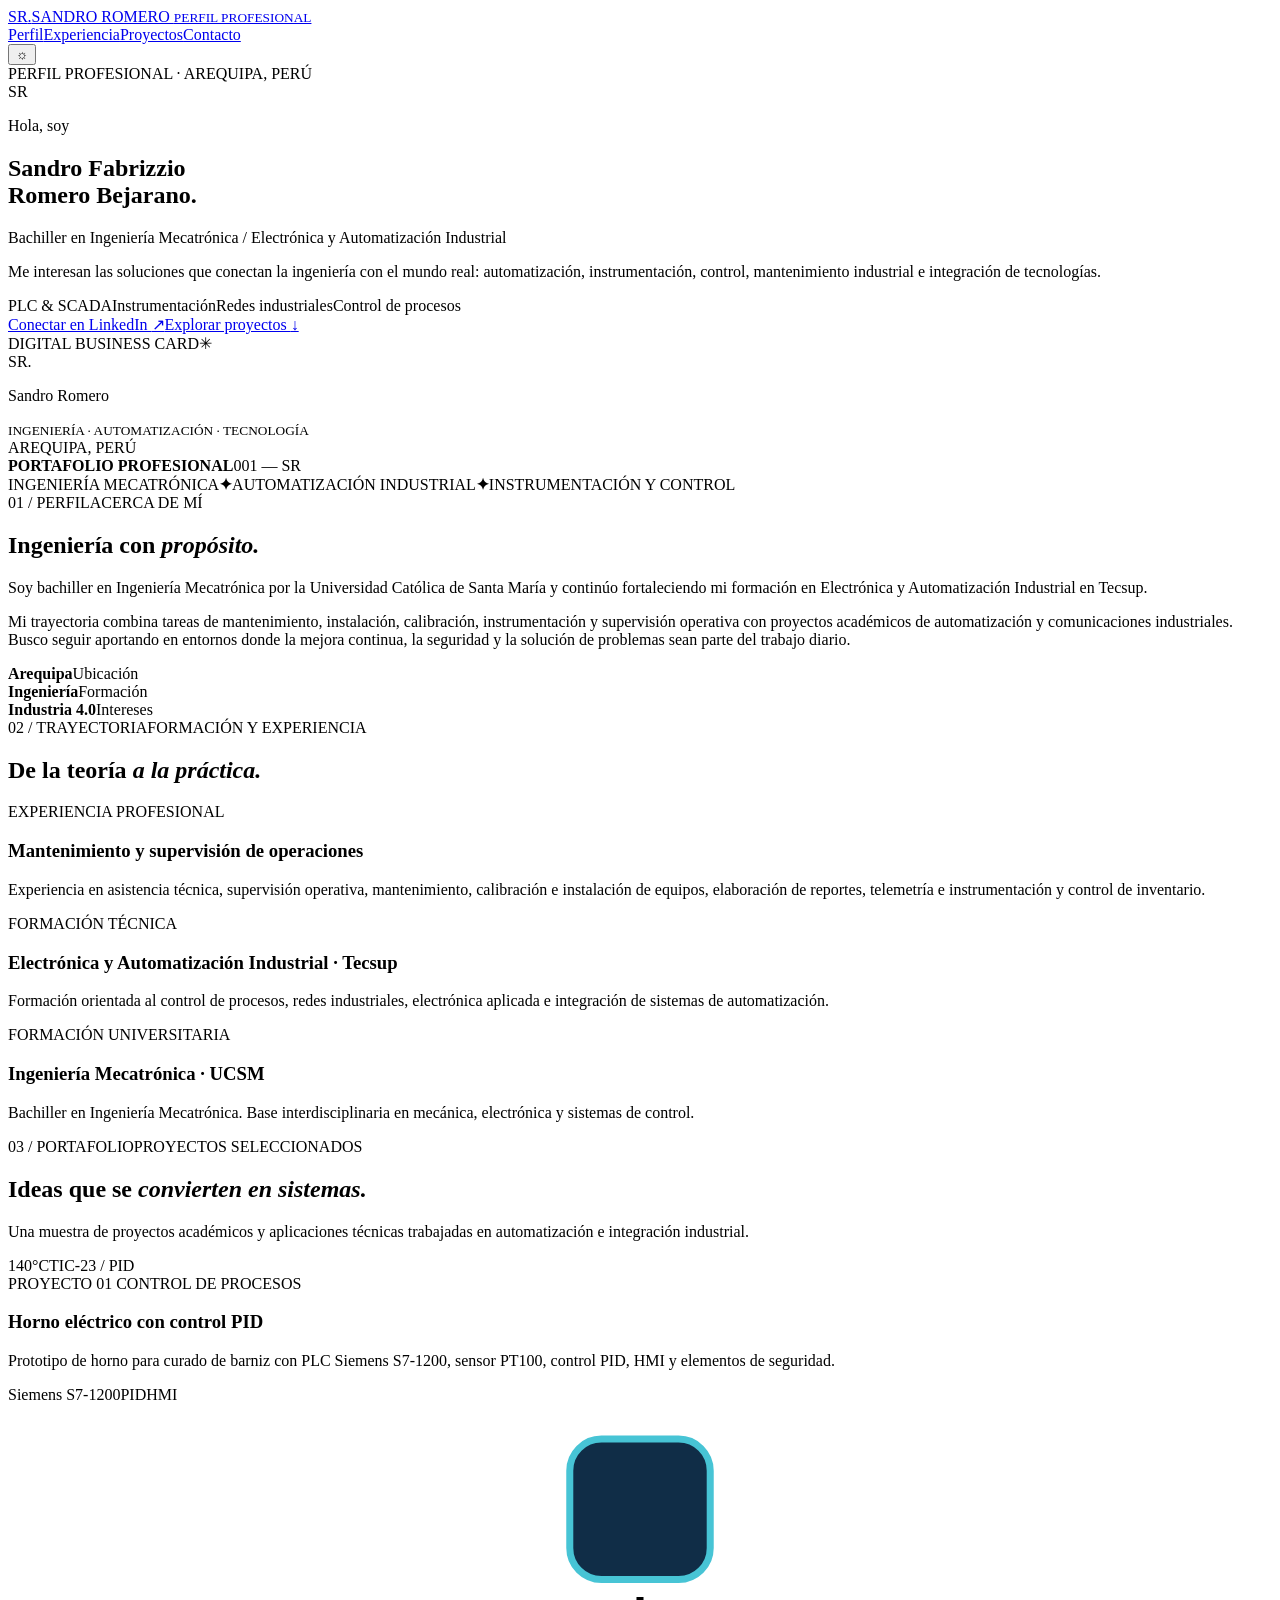
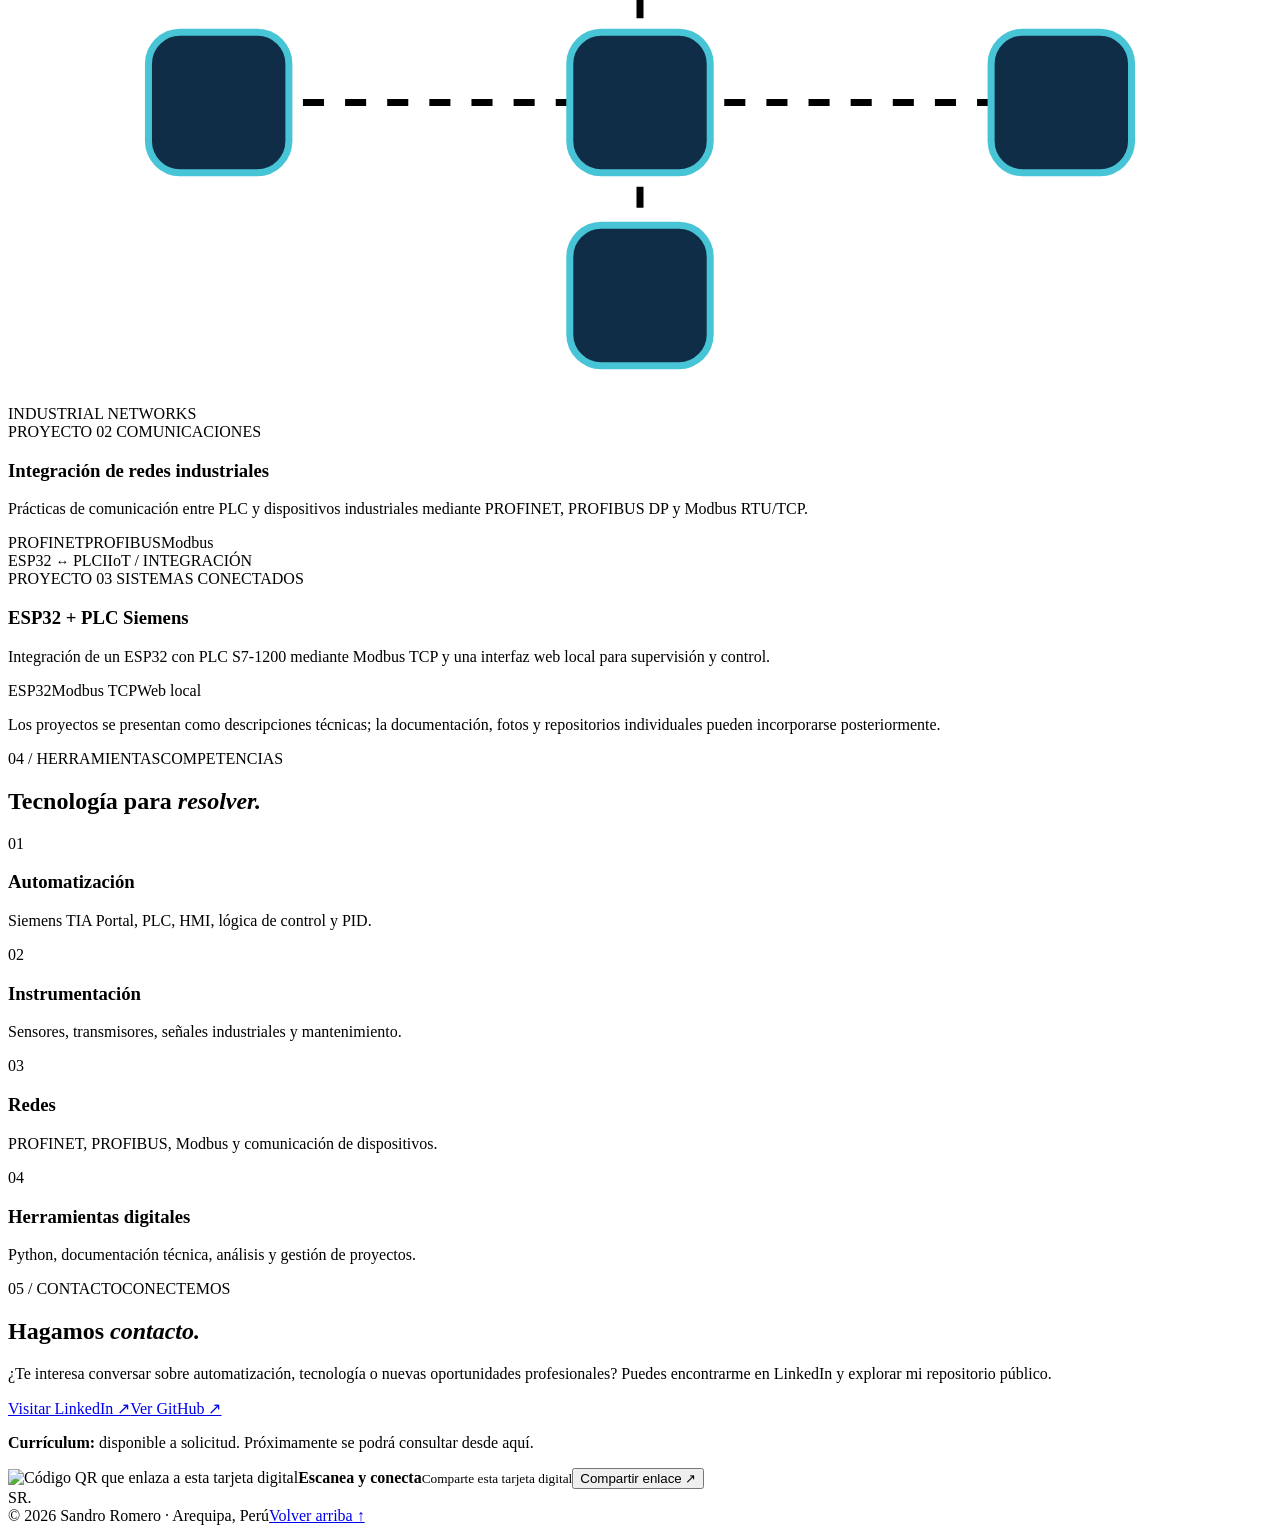
==== index.html @ 4ce89114 "Crear tarjeta profesional: index.html" ====
<!doctype html>
<html lang="es">
<head>
  <meta charset="utf-8">
  <meta name="viewport" content="width=device-width, initial-scale=1">
  <meta name="theme-color" content="#081322">
  <meta name="description" content="Tarjeta profesional de Sandro Fabrizzio Romero Bejarano. Mecatrónica, automatización industrial, instrumentación y control.">
  <meta property="og:title" content="Sandro Romero | Mecatrónica y Automatización">
  <meta property="og:description" content="Conoce mi perfil profesional, experiencia, formación y proyectos de ingeniería.">
  <meta property="og:type" content="website">
  <title>Sandro Romero | Tarjeta profesional</title>
  <link rel="icon" href="favicon.svg" type="image/svg+xml">
  <link rel="stylesheet" href="styles.css">
  <script defer src="script.js"></script>
</head>
<body>
 <div class="ambient a1" aria-hidden="true"></div><div class="ambient a2" aria-hidden="true"></div>
 <header class="topbar wrap">
   <a class="brand" href="#inicio" aria-label="Ir al inicio"><span class="brandmark">SR<span>.</span></span><span class="brandtext">SANDRO ROMERO <small>PERFIL PROFESIONAL</small></span></a>
   <nav class="nav" aria-label="Navegación principal"><a href="#perfil">Perfil</a><a href="#experiencia">Experiencia</a><a href="#proyectos">Proyectos</a><a href="#contacto">Contacto</a></nav>
   <button id="themeToggle" class="icon-btn" type="button" aria-label="Cambiar tema" title="Cambiar tema"><span id="themeIcon">☼</span></button>
 </header>
 <main id="inicio" class="wrap">
  <section class="hero reveal" aria-labelledby="heroTitle">
   <div class="hero-main">
    <div class="eyebrow"><span class="pulse"></span> PERFIL PROFESIONAL · AREQUIPA, PERÚ</div>
    <div class="avatar" aria-label="Monograma SR">SR<span class="avatar-glow"></span></div>
    <p class="intro">Hola, soy</p>
    <h1 id="heroTitle">Sandro <span>Fabrizzio</span><br>Romero Bejarano<span class="period">.</span></h1>
    <p class="hero-role">Bachiller en Ingeniería Mecatrónica <span class="slash">/</span> Electrónica y Automatización Industrial</p>
    <p class="hero-desc">Me interesan las soluciones que conectan la ingeniería con el mundo real: automatización, instrumentación, control, mantenimiento industrial e integración de tecnologías.</p>
    <div class="chips" aria-label="Áreas de especialidad"><span>PLC & SCADA</span><span>Instrumentación</span><span>Redes industriales</span><span>Control de procesos</span></div>
    <div class="cta-group"><a class="btn primary" href="https://www.linkedin.com/in/sromerob15/" target="_blank" rel="noopener noreferrer">Conectar en LinkedIn <span aria-hidden="true">↗</span></a><a class="btn secondary" href="#proyectos">Explorar proyectos <span aria-hidden="true">↓</span></a></div>
   </div>
   <aside class="identity-card" aria-label="Tarjeta de contacto">
    <div class="card-top"><span class="micro-label">DIGITAL BUSINESS CARD</span><span class="corner-icon" aria-hidden="true">✳</span></div>
    <div class="card-middle"><div class="card-monogram">SR<span>.</span></div><p>Sandro Romero</p><small>INGENIERÍA · AUTOMATIZACIÓN · TECNOLOGÍA</small></div>
    <div class="card-line"></div>
    <div class="card-bottom"><span>AREQUIPA, PERÚ<br><strong>PORTAFOLIO PROFESIONAL</strong></span><span class="vertical-code">001 — SR</span></div>
   </aside>
  </section>

  <div class="strip reveal" aria-label="Especialidades"><span>INGENIERÍA MECATRÓNICA</span><b>✦</b><span>AUTOMATIZACIÓN INDUSTRIAL</span><b>✦</b><span>INSTRUMENTACIÓN Y CONTROL</span></div>
  <section id="perfil" class="section reveal">
   <div class="section-label"><span>01 / PERFIL</span><span>ACERCA DE MÍ</span></div>
   <div class="two-col"><div><h2>Ingeniería con <em>propósito.</em></h2></div><div class="copy"><p>Soy bachiller en Ingeniería Mecatrónica por la Universidad Católica de Santa María y continúo fortaleciendo mi formación en Electrónica y Automatización Industrial en Tecsup.</p><p>Mi trayectoria combina tareas de mantenimiento, instalación, calibración, instrumentación y supervisión operativa con proyectos académicos de automatización y comunicaciones industriales. Busco seguir aportando en entornos donde la mejora continua, la seguridad y la solución de problemas sean parte del trabajo diario.</p><div class="facts"><div><strong>Arequipa</strong><span>Ubicación</span></div><div><strong>Ingeniería</strong><span>Formación</span></div><div><strong>Industria 4.0</strong><span>Intereses</span></div></div></div></div>
  </section>
  <section id="experiencia" class="section reveal">
   <div class="section-label"><span>02 / TRAYECTORIA</span><span>FORMACIÓN Y EXPERIENCIA</span></div>
   <h2>De la teoría <em>a la práctica.</em></h2>
   <div class="timeline">
    <article class="timeline-item"><span class="timeline-dot"></span><div class="timeline-meta">EXPERIENCIA PROFESIONAL</div><div><h3>Mantenimiento y supervisión de operaciones</h3><p>Experiencia en asistencia técnica, supervisión operativa, mantenimiento, calibración e instalación de equipos, elaboración de reportes, telemetría e instrumentación y control de inventario.</p></div></article>
    <article class="timeline-item"><span class="timeline-dot"></span><div class="timeline-meta">FORMACIÓN TÉCNICA</div><div><h3>Electrónica y Automatización Industrial · Tecsup</h3><p>Formación orientada al control de procesos, redes industriales, electrónica aplicada e integración de sistemas de automatización.</p></div></article>
    <article class="timeline-item"><span class="timeline-dot"></span><div class="timeline-meta">FORMACIÓN UNIVERSITARIA</div><div><h3>Ingeniería Mecatrónica · UCSM</h3><p>Bachiller en Ingeniería Mecatrónica. Base interdisciplinaria en mecánica, electrónica y sistemas de control.</p></div></article>
   </div>
  </section>
  <section id="proyectos" class="section reveal">
   <div class="section-label"><span>03 / PORTAFOLIO</span><span>PROYECTOS SELECCIONADOS</span></div>
   <div class="heading-line"><h2>Ideas que se <em>convierten en sistemas.</em></h2><p>Una muestra de proyectos académicos y aplicaciones técnicas trabajadas en automatización e integración industrial.</p></div>
   <div class="project-grid">
    <article class="project-card featured"><div class="project-art art-oven" aria-hidden="true"><span class="art-ring r1"></span><span class="art-ring r2"></span><span class="art-center">140<span>°C</span></span><span class="art-corner">TIC-23 / PID</span></div><div class="project-content"><div class="project-no">PROYECTO 01 <span>CONTROL DE PROCESOS</span></div><h3>Horno eléctrico con control PID</h3><p>Prototipo de horno para curado de barniz con PLC Siemens S7-1200, sensor PT100, control PID, HMI y elementos de seguridad.</p><div class="tag-row"><span>Siemens S7-1200</span><span>PID</span><span>HMI</span></div></div></article>
    <article class="project-card"><div class="project-art art-network" aria-hidden="true"><svg viewBox="0 0 360 170" role="img" aria-label="Diagrama estilizado de comunicación industrial"><path d="M60 85H180M180 85H300M180 85V30M180 85V140" fill="none" stroke="currentColor" stroke-width="2" stroke-dasharray="6 6"/><g fill="#102d47" stroke="#47c4d5" stroke-width="2"><rect x="40" y="65" width="40" height="40" rx="9"/><rect x="160" y="65" width="40" height="40" rx="9"/><rect x="280" y="65" width="40" height="40" rx="9"/><rect x="160" y="10" width="40" height="40" rx="9"/><rect x="160" y="120" width="40" height="40" rx="9"/></g></svg><span class="art-corner">INDUSTRIAL NETWORKS</span></div><div class="project-content"><div class="project-no">PROYECTO 02 <span>COMUNICACIONES</span></div><h3>Integración de redes industriales</h3><p>Prácticas de comunicación entre PLC y dispositivos industriales mediante PROFINET, PROFIBUS DP y Modbus RTU/TCP.</p><div class="tag-row"><span>PROFINET</span><span>PROFIBUS</span><span>Modbus</span></div></div></article>
    <article class="project-card"><div class="project-art art-iot" aria-hidden="true"><span class="iot-box">ESP32 <small>↔</small> PLC</span><span class="art-corner">IIoT / INTEGRACIÓN</span></div><div class="project-content"><div class="project-no">PROYECTO 03 <span>SISTEMAS CONECTADOS</span></div><h3>ESP32 + PLC Siemens</h3><p>Integración de un ESP32 con PLC S7-1200 mediante Modbus TCP y una interfaz web local para supervisión y control.</p><div class="tag-row"><span>ESP32</span><span>Modbus TCP</span><span>Web local</span></div></div></article>
   </div>
   <p class="portfolio-note">Los proyectos se presentan como descripciones técnicas; la documentación, fotos y repositorios individuales pueden incorporarse posteriormente.</p>
  </section>
  <section class="section reveal" id="competencias">
   <div class="section-label"><span>04 / HERRAMIENTAS</span><span>COMPETENCIAS</span></div>
   <h2>Tecnología para <em>resolver.</em></h2>
   <div class="skills"><div><span class="skill-index">01</span><h3>Automatización</h3><p>Siemens TIA Portal, PLC, HMI, lógica de control y PID.</p></div><div><span class="skill-index">02</span><h3>Instrumentación</h3><p>Sensores, transmisores, señales industriales y mantenimiento.</p></div><div><span class="skill-index">03</span><h3>Redes</h3><p>PROFINET, PROFIBUS, Modbus y comunicación de dispositivos.</p></div><div><span class="skill-index">04</span><h3>Herramientas digitales</h3><p>Python, documentación técnica, análisis y gestión de proyectos.</p></div></div>
  </section>
  <section id="contacto" class="section contact-section reveal">
   <div class="section-label"><span>05 / CONTACTO</span><span>CONECTEMOS</span></div>
   <div class="contact-layout"><div><h2>Hagamos <em>contacto.</em></h2><p>¿Te interesa conversar sobre automatización, tecnología o nuevas oportunidades profesionales? Puedes encontrarme en LinkedIn y explorar mi repositorio público.</p><div class="contact-buttons"><a class="btn primary" target="_blank" rel="noopener noreferrer" href="https://www.linkedin.com/in/sromerob15/">Visitar LinkedIn ↗</a><a class="btn secondary" target="_blank" rel="noopener noreferrer" href="https://github.com/lZenaku">Ver GitHub ↗</a></div><p class="cv-note"><strong>Currículum:</strong> disponible a solicitud. Próximamente se podrá consultar desde aquí.</p></div><div class="qr-panel"><img src="qr.svg" width="178" height="178" alt="Código QR que enlaza a esta tarjeta digital"><strong>Escanea y conecta</strong><small>Comparte esta tarjeta digital</small><button id="shareBtn" class="text-button" type="button">Compartir enlace ↗</button><span id="shareStatus" role="status" aria-live="polite"></span></div></div>
  </section>
 </main>
 <footer class="footer wrap"><div class="footer-logo">SR<span>.</span></div><span>© <span id="year">2026</span> Sandro Romero · Arequipa, Perú</span><a href="#inicio">Volver arriba ↑</a></footer>
</body>
</html>
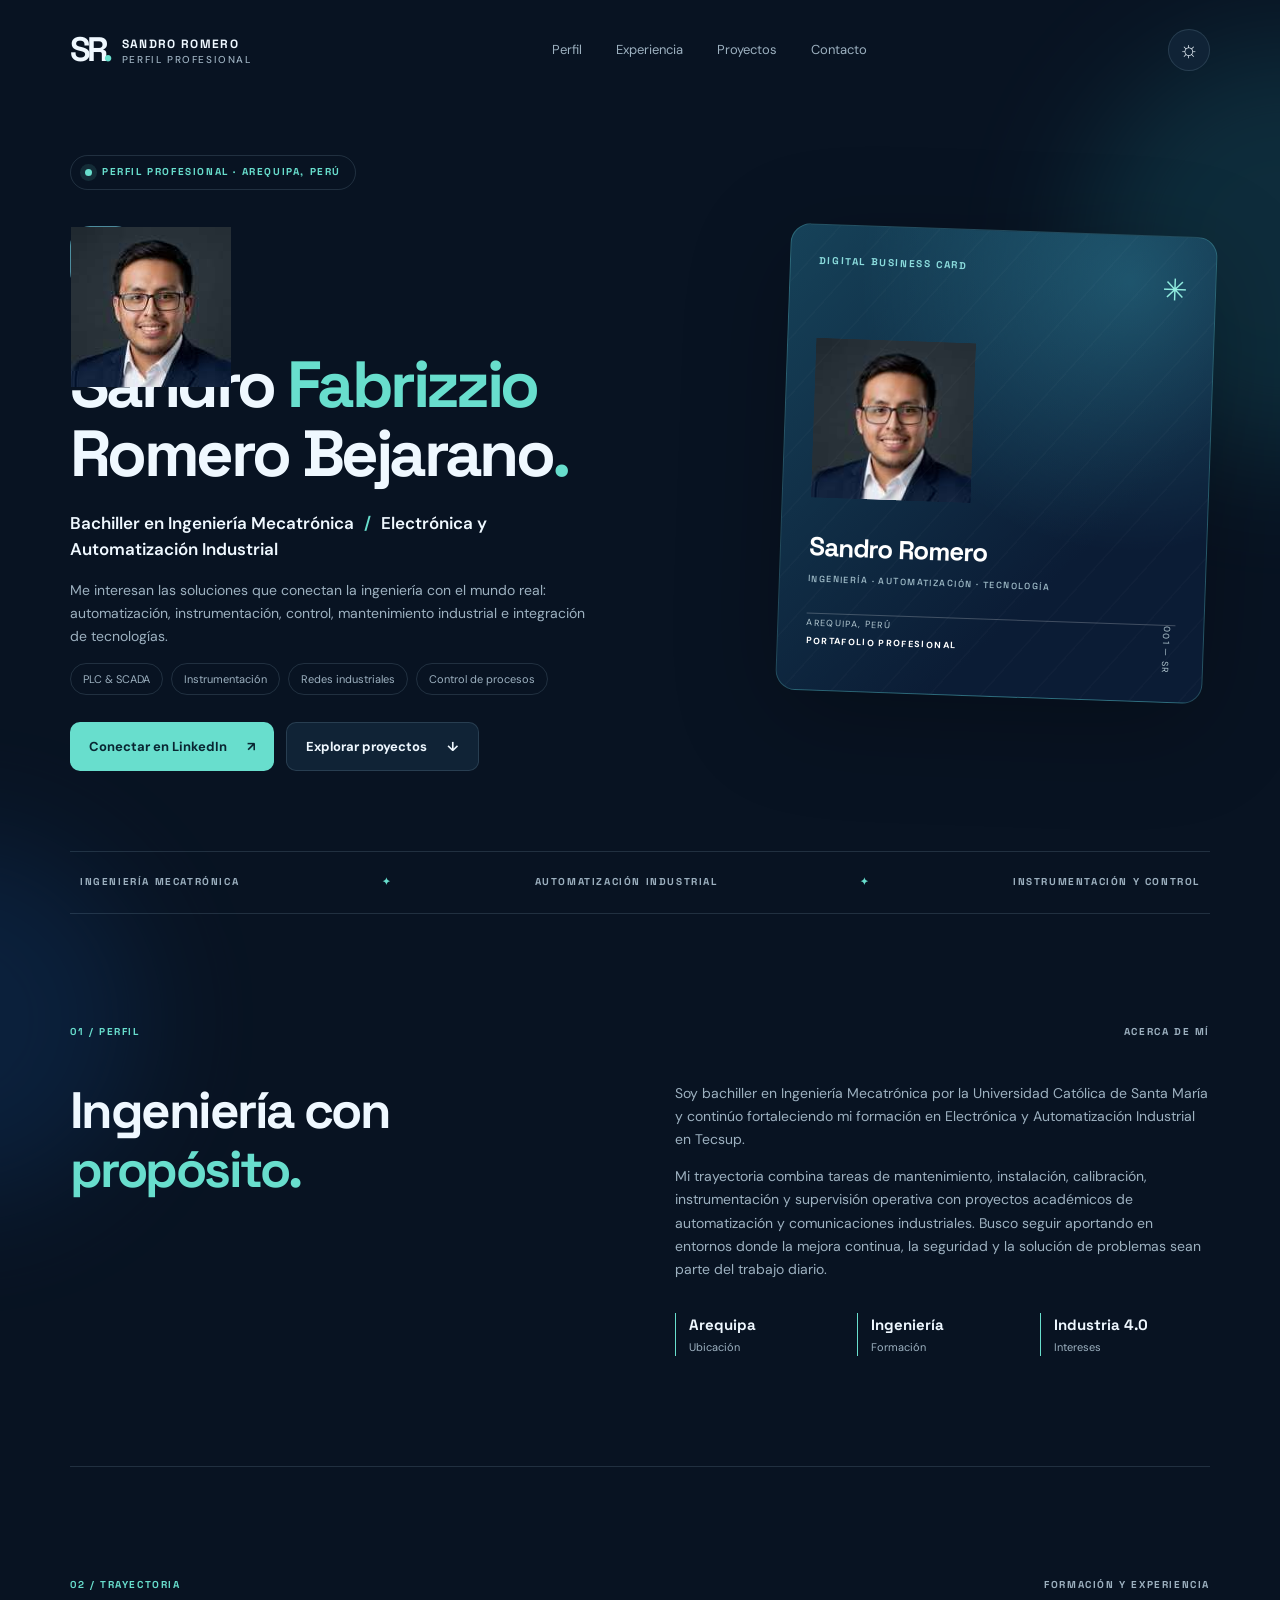
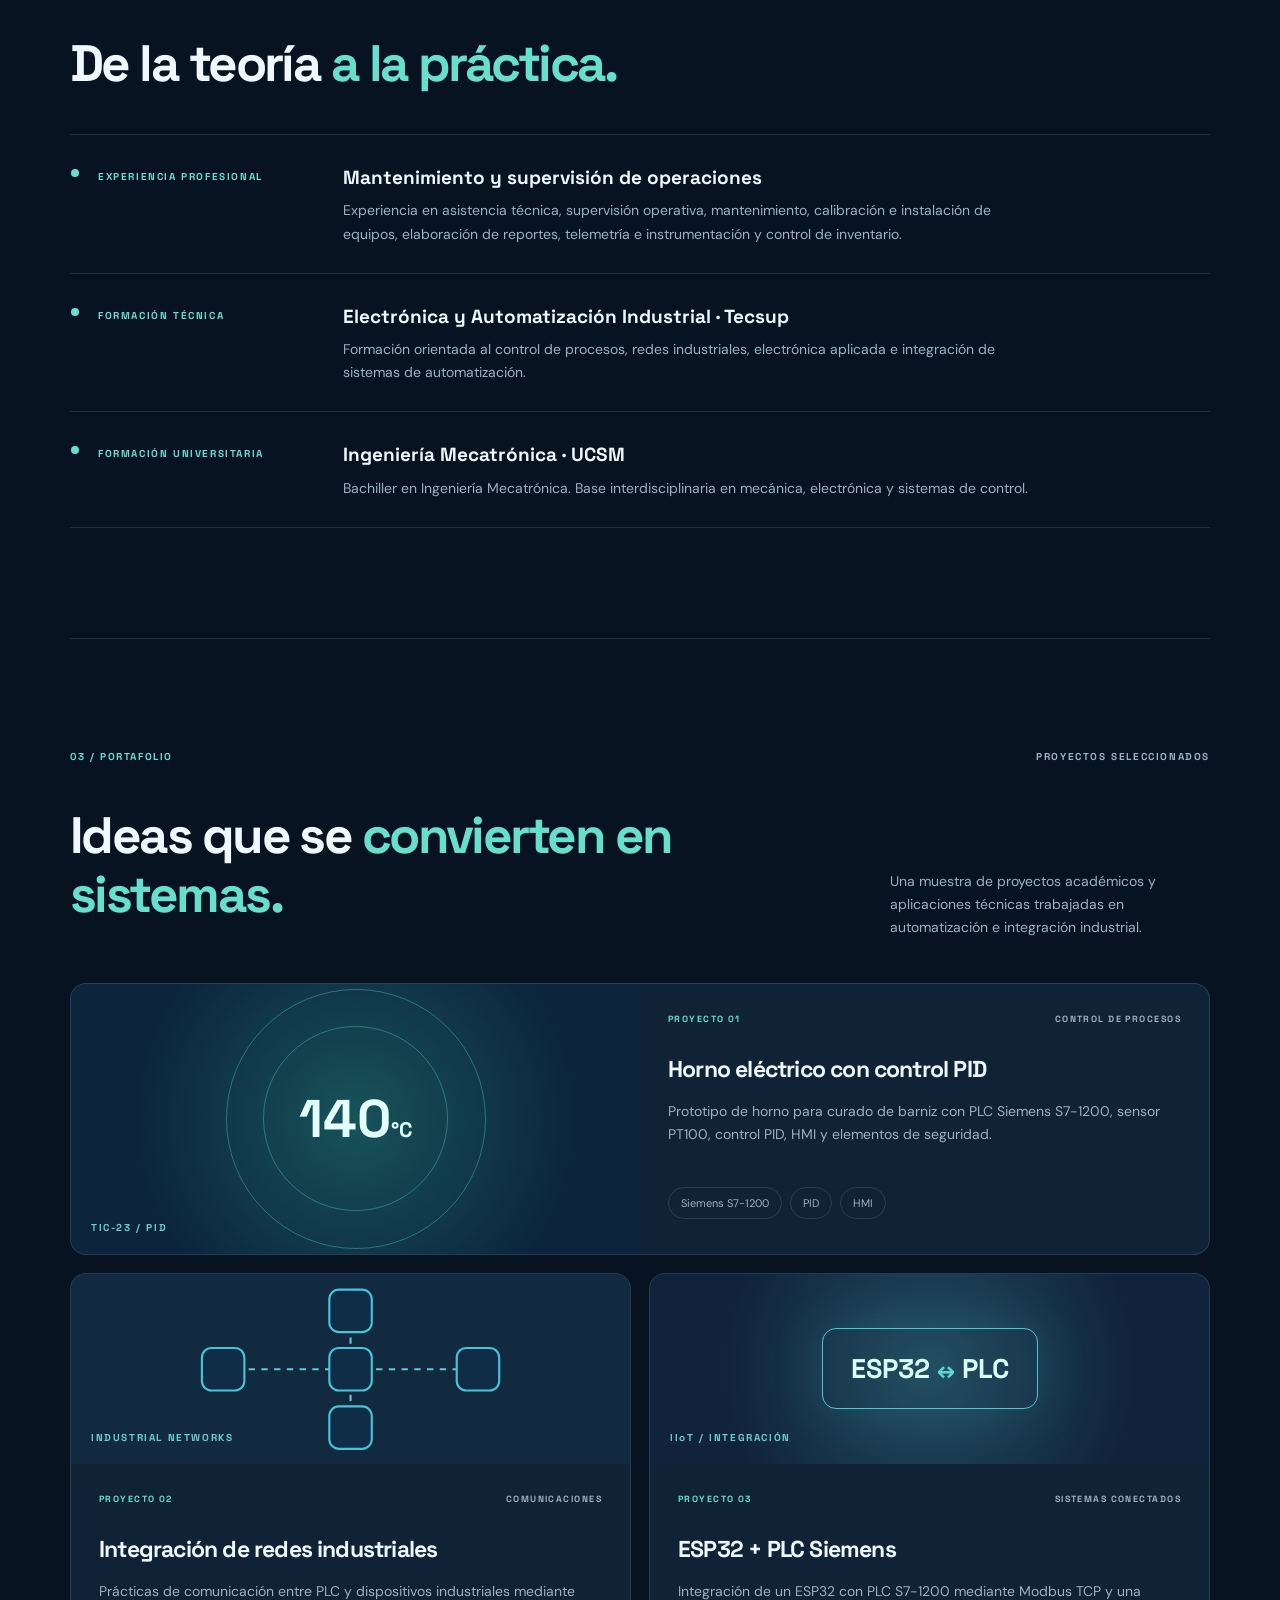
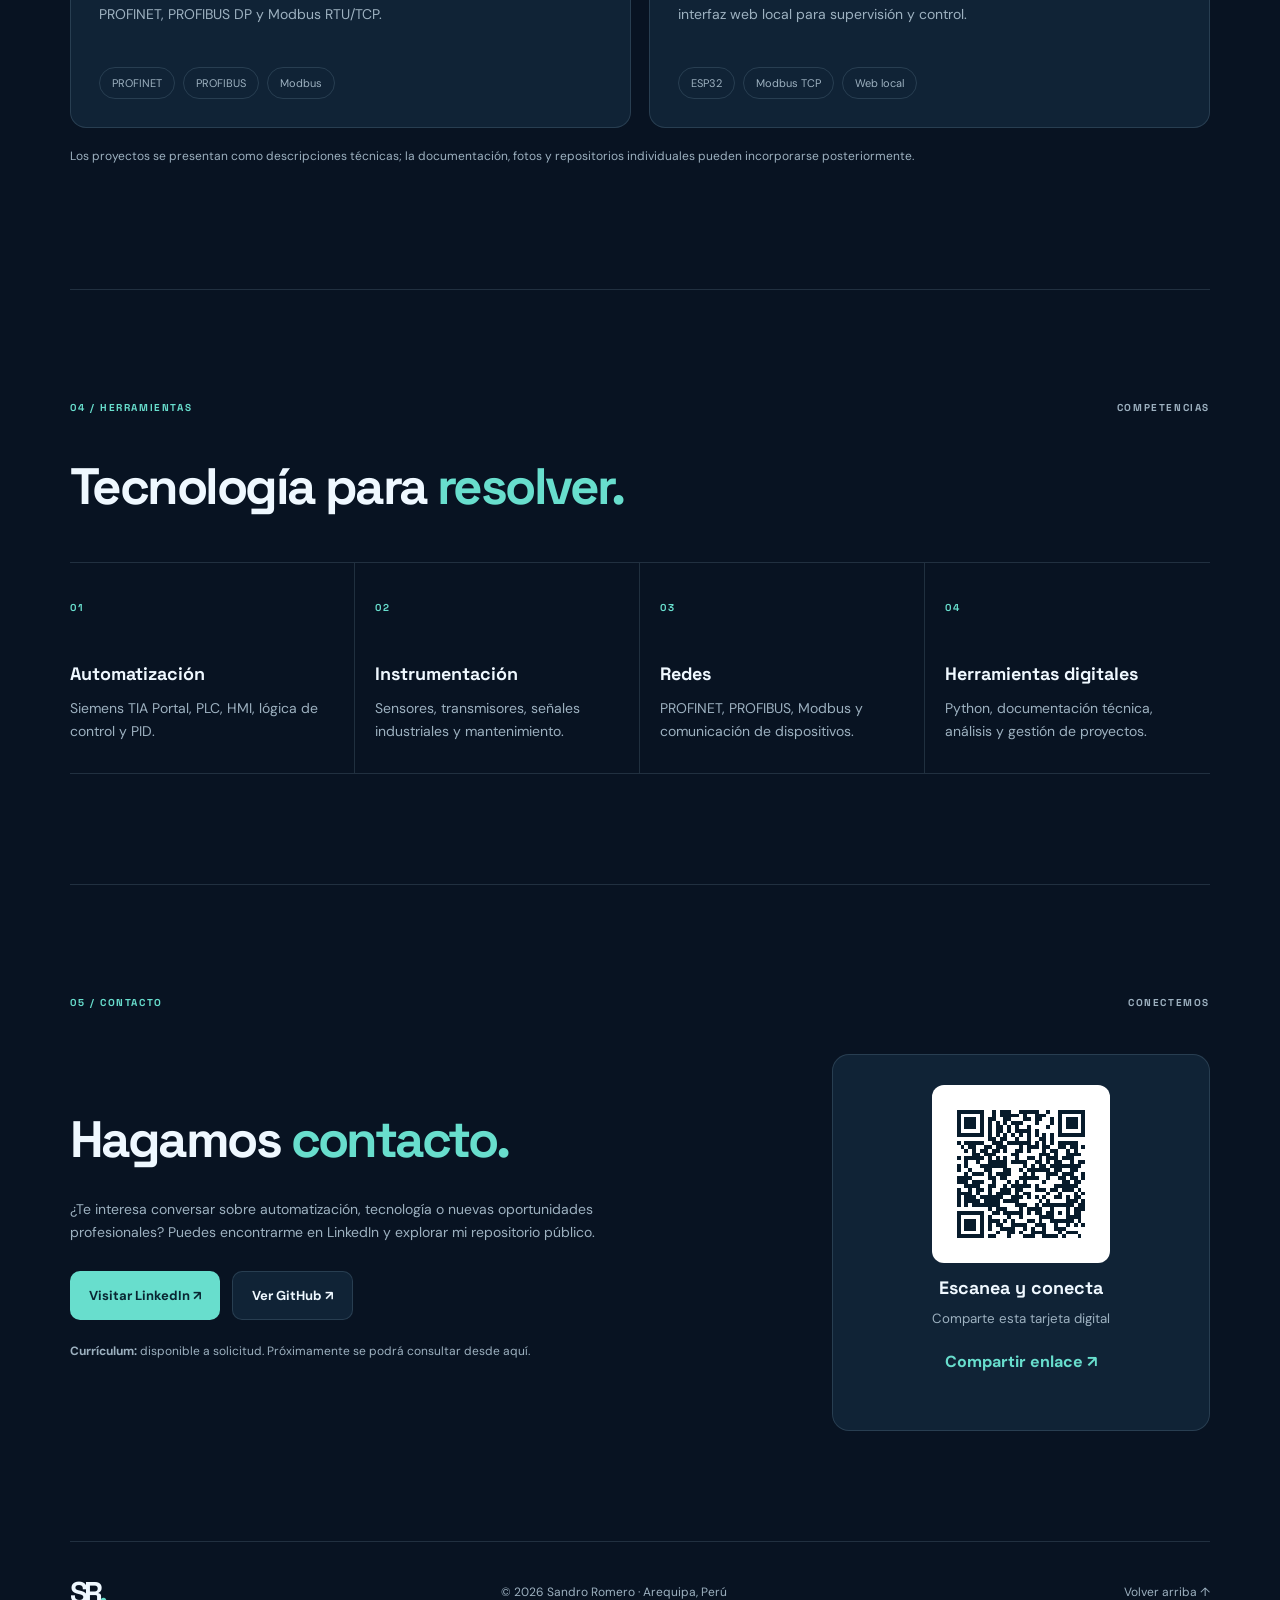
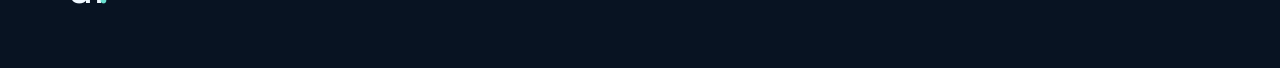
==== commit f7430b4c: "Mostrar foto real en portada y tarjeta" ====
--- a/index.html
+++ b/index.html
@@ -24,7 +24,7 @@
   <section class="hero reveal" aria-labelledby="heroTitle">
    <div class="hero-main">
     <div class="eyebrow"><span class="pulse"></span> PERFIL PROFESIONAL · AREQUIPA, PERÚ</div>
-    <div class="avatar" aria-label="Monograma SR">SR<span class="avatar-glow"></span></div>
+    <div class="avatar photo-avatar"><img src="foto-sandro.svg" width="160" height="160" alt="Retrato profesional de Sandro Romero" fetchpriority="high"></div>
     <p class="intro">Hola, soy</p>
     <h1 id="heroTitle">Sandro <span>Fabrizzio</span><br>Romero Bejarano<span class="period">.</span></h1>
     <p class="hero-role">Bachiller en Ingeniería Mecatrónica <span class="slash">/</span> Electrónica y Automatización Industrial</p>
@@ -34,7 +34,7 @@
    </div>
    <aside class="identity-card" aria-label="Tarjeta de contacto">
     <div class="card-top"><span class="micro-label">DIGITAL BUSINESS CARD</span><span class="corner-icon" aria-hidden="true">✳</span></div>
-    <div class="card-middle"><div class="card-monogram">SR<span>.</span></div><p>Sandro Romero</p><small>INGENIERÍA · AUTOMATIZACIÓN · TECNOLOGÍA</small></div>
+    <div class="card-middle"><div class="card-photo"><img src="foto-sandro.svg" width="160" height="160" alt="Fotografía de Sandro Romero" loading="lazy"></div><p>Sandro Romero</p><small>INGENIERÍA · AUTOMATIZACIÓN · TECNOLOGÍA</small></div>
     <div class="card-line"></div>
     <div class="card-bottom"><span>AREQUIPA, PERÚ<br><strong>PORTAFOLIO PROFESIONAL</strong></span><span class="vertical-code">001 — SR</span></div>
    </aside>
--- a/styles.css
+++ b/styles.css
@@ -0,0 +1,10 @@
+@import url('https://fonts.googleapis.com/css2?family=DM+Sans:wght@400;500;600;700&family=Space+Grotesk:wght@400;500;600;700&display=swap');
+:root{--bg:#081322;--bg2:#0d1c2d;--surface:#102336;--surface2:#122b40;--line:rgba(176,215,236,.15);--text:#eff8ff;--muted:#9db1c0;--accent:#68decd;--accent2:#54addd;--shadow:0 25px 100px rgba(0,0,0,.25)}
+*{box-sizing:border-box}html{scroll-behavior:smooth}body{margin:0;background:var(--bg);color:var(--text);font-family:'DM Sans',sans-serif;line-height:1.65;overflow-x:hidden}body[data-theme="light"]{--bg:#eef5f8;--bg2:#f9fdff;--surface:#fff;--surface2:#e5f3f5;--line:rgba(30,68,91,.17);--text:#10283c;--muted:#567184;--accent:#007e83;--accent2:#2276a0;--shadow:0 24px 90px rgba(30,68,91,.11)}
+a{color:inherit;text-decoration:none}button{font:inherit;cursor:pointer}::selection{background:var(--accent);color:var(--bg)}.wrap{width:min(1140px,calc(100% - 48px));margin-inline:auto}.ambient{position:absolute;z-index:-1;pointer-events:none;filter:blur(60px);opacity:.32}.a1{width:420px;height:420px;top:40px;right:-220px;background:#1b6270;border-radius:50%}.a2{width:360px;height:360px;top:840px;left:-220px;background:#123d72;border-radius:50%}
+.topbar{height:100px;display:flex;align-items:center;justify-content:space-between;gap:20px}.brand{display:flex;align-items:center;gap:13px}.brandmark,.footer-logo{font-family:'Space Grotesk',sans-serif;font-weight:700;font-size:34px;letter-spacing:-.13em}.brandmark span,.footer-logo span,.period{color:var(--accent)}.brandtext{font:700 12px 'Space Grotesk',sans-serif;letter-spacing:.11em;line-height:1.5}.brandtext small{display:block;font:500 10px 'DM Sans',sans-serif;color:var(--muted);letter-spacing:.16em}.nav{display:flex;gap:34px;font-size:13px;color:var(--muted)}.nav a:hover,.footer a:hover{color:var(--accent)}.icon-btn{display:grid;place-items:center;width:42px;height:42px;border:1px solid var(--line);border-radius:50%;background:var(--surface);color:var(--text);font-size:22px}
+.hero{min-height:660px;display:grid;grid-template-columns:minmax(0,1.2fr) minmax(320px,.8fr);align-items:center;gap:72px;padding:55px 0 80px}.eyebrow,.micro-label,.section-label,.project-no,.timeline-meta,.skill-index,.strip,.art-corner{font-family:'Space Grotesk',sans-serif;font-size:10px;font-weight:700;letter-spacing:.16em}.eyebrow{display:inline-flex;align-items:center;gap:10px;color:var(--accent);border:1px solid var(--line);border-radius:99px;padding:8px 14px}.pulse{height:7px;width:7px;background:var(--accent);border-radius:50%;box-shadow:0 0 0 5px rgba(104,222,205,.12)}.avatar{width:66px;height:66px;position:relative;display:grid;place-items:center;background:linear-gradient(145deg,#1b6b83,#172d51);border:1px solid rgba(143,238,235,.45);border-radius:20px;font:700 24px 'Space Grotesk',sans-serif;letter-spacing:-.08em;margin-top:36px;color:white}.intro{color:var(--muted);margin:24px 0 6px;font-size:17px}h1,h2,h3,p{margin-top:0}h1,h2,h3{font-family:'Space Grotesk',sans-serif}h1{font-size:clamp(43px,5.1vw,73px);line-height:1.07;letter-spacing:-.055em;margin-bottom:22px}h1 span:not(.period){color:var(--accent)}.hero-role{font-size:17px;line-height:1.5;font-weight:600;max-width:520px}.slash{color:var(--accent);padding:0 6px}.hero-desc{max-width:520px;color:var(--muted);font-size:14px}.chips,.tag-row{display:flex;flex-wrap:wrap;gap:8px}.chips span,.tag-row span{border:1px solid var(--line);border-radius:100px;padding:6px 12px;color:var(--muted);font-size:11px}.cta-group,.contact-buttons{display:flex;flex-wrap:wrap;gap:12px;margin-top:27px}.btn{border-radius:10px;padding:13px 19px;font-weight:700;font-size:13px;transition:transform .2s,background .2s;display:inline-flex;gap:20px;justify-content:center;align-items:center}.btn:hover{transform:translateY(-3px)}.btn.primary{background:var(--accent);color:#092632}.btn.secondary{background:var(--surface);border:1px solid var(--line)}.identity-card{min-height:410px;position:relative;overflow:hidden;border-radius:20px;padding:28px;background:radial-gradient(circle at 80% 10%,rgba(70,194,217,.28),transparent 50%),linear-gradient(135deg,#164259,#0b1c35 70%);box-shadow:var(--shadow);border:1px solid rgba(119,235,225,.22);display:flex;flex-direction:column;justify-content:space-between;color:#fff;transform:rotate(2deg);transition:transform .3s}.identity-card:hover{transform:rotate(0deg) translateY(-6px)}.identity-card:after{content:'';position:absolute;inset:0;background:repeating-linear-gradient(130deg,transparent 0 36px,rgba(255,255,255,.018) 37px 38px);pointer-events:none}.card-top,.card-bottom{display:flex;justify-content:space-between;align-items:flex-start}.micro-label{color:#8adbdc}.corner-icon{font-size:30px;color:#90ecdf}.card-middle{padding-top:35px}.card-monogram{font:700 115px 'Space Grotesk',sans-serif;letter-spacing:-.16em;line-height:1}.card-monogram span{color:#7ee4d9}.card-middle p{font:700 26px 'Space Grotesk',sans-serif;letter-spacing:-.04em;margin:24px 0 0}.card-middle small{font:500 9px 'Space Grotesk',sans-serif;letter-spacing:.16em;color:#a3bfcb}.card-line{height:1px;background:rgba(255,255,255,.22);margin-top:23px}.card-bottom{font-size:9px;letter-spacing:.15em;color:#b3c8d1;line-height:2}.card-bottom strong{color:white}.vertical-code{writing-mode:vertical-rl}
+.strip{border-block:1px solid var(--line);padding:22px 10px;display:flex;justify-content:space-between;gap:20px;color:var(--muted)}.strip b{color:var(--accent)}.section{padding:110px 0;border-bottom:1px solid var(--line);scroll-margin-top:20px}.section-label{display:flex;justify-content:space-between;gap:20px;color:var(--accent);margin-bottom:42px}.section-label span+span{color:var(--muted)}h2{font-size:clamp(33px,4vw,53px);letter-spacing:-.05em;line-height:1.15;margin-bottom:28px;max-width:650px}h2 em{font-style:normal;color:var(--accent)}.two-col{display:grid;grid-template-columns:1fr 1fr;gap:70px}.copy p,.timeline-item p,.heading-line p,.project-card p,.skills p,.contact-section p{font-size:14px;color:var(--muted)}.facts{display:grid;grid-template-columns:repeat(3,1fr);gap:12px;margin-top:32px}.facts div{border-left:1px solid var(--accent);padding-left:13px}.facts strong,.facts span{display:block}.facts strong{font-family:'Space Grotesk',sans-serif;font-size:15px}.facts span{color:var(--muted);font-size:11px}
+.timeline{border-top:1px solid var(--line);margin-top:40px}.timeline-item{position:relative;display:grid;grid-template-columns:210px 1fr;gap:35px;padding:27px 0 27px 28px;border-bottom:1px solid var(--line)}.timeline-dot{position:absolute;width:8px;height:8px;left:1px;top:34px;background:var(--accent);border-radius:50%}.timeline-meta{color:var(--accent);padding-top:7px}.timeline-item h3{font-size:19px;margin-bottom:6px}.timeline-item p{margin-bottom:0;max-width:700px}.heading-line{display:flex;justify-content:space-between;align-items:end;gap:30px}.heading-line p{max-width:320px}.project-grid{display:grid;grid-template-columns:1fr 1fr;gap:18px;margin-top:30px}.project-card{background:var(--surface);border:1px solid var(--line);border-radius:16px;overflow:hidden;transition:transform .2s,border-color .2s}.project-card:hover{transform:translateY(-5px);border-color:rgba(104,222,205,.55)}.project-card.featured{grid-column:span 2;display:grid;grid-template-columns:1fr 1fr}.project-art{height:190px;display:flex;align-items:center;justify-content:center;position:relative;overflow:hidden;background:#112a40;color:#5ec9d6}.project-card.featured .project-art{height:100%;min-height:270px}.art-oven{background:radial-gradient(circle at center,#17535a,#0c253c 70%)}.art-ring{position:absolute;display:block;border-radius:50%;border:1px solid rgba(98,228,223,.35)}.r1{width:185px;height:185px}.r2{width:260px;height:260px}.art-center{font:700 53px 'Space Grotesk',sans-serif;color:#e2fffa}.art-center span{font-size:21px}.art-corner{position:absolute;bottom:17px;left:20px;color:#6dcfca}.art-network svg{width:90%;height:95%}.art-iot{background:radial-gradient(circle,#234f62,#10233b 70%)}.iot-box{border:1px solid #4cc9ce;border-radius:14px;padding:22px 28px;color:#d9fff8;font:700 27px 'Space Grotesk',sans-serif;box-shadow:0 0 55px rgba(75,207,210,.13)}.iot-box small{color:#5adad0}.project-content{padding:28px}.project-no{display:flex;justify-content:space-between;gap:12px;color:var(--accent);font-size:9px}.project-no span{color:var(--muted)}.project-content h3{font-size:23px;letter-spacing:-.035em;margin:24px 0 11px}.project-content p{min-height:65px}.tag-row{margin-top:22px}.portfolio-note{color:var(--muted);font-size:12px;margin-top:19px}.skills{display:grid;grid-template-columns:repeat(4,1fr);border-top:1px solid var(--line);border-bottom:1px solid var(--line);margin-top:45px}.skills>div{padding:30px 20px;border-right:1px solid var(--line)}.skills>div:first-child{padding-left:0}.skills>div:last-child{border-right:0}.skill-index{color:var(--accent)}.skills h3{font-size:18px;margin:40px 0 8px}.skills p{margin:0}
+.contact-section{border-bottom:0}.contact-layout{display:grid;grid-template-columns:1.3fr .7fr;gap:60px;align-items:center}.contact-layout>div:first-child>p{max-width:540px}.cv-note{font-size:12px!important;margin-top:22px}.qr-panel{background:var(--surface);border:1px solid var(--line);border-radius:17px;display:flex;flex-direction:column;align-items:center;text-align:center;padding:30px;gap:9px}.qr-panel img{background:#fff;padding:9px;border-radius:12px;max-width:100%;height:auto}.qr-panel strong{font:700 18px 'Space Grotesk',sans-serif;margin-top:4px}.qr-panel small{color:var(--muted)}.text-button{margin-top:9px;border:0;background:transparent;color:var(--accent);font-weight:700}#shareStatus{font-size:11px;color:var(--muted);min-height:15px}.footer{border-top:1px solid var(--line);padding:26px 0 50px;display:flex;justify-content:space-between;align-items:center;gap:20px;font-size:12px;color:var(--muted)}.footer-logo{color:var(--text);font-size:30px}
+.reveal{opacity:0;transform:translateY(18px);transition:opacity .65s,transform .65s}.reveal.visible{opacity:1;transform:translateY(0)}@media(prefers-reduced-motion:reduce){*,*:before,*:after{scroll-behavior:auto!important;transition:none!important;animation:none!important}.reveal{opacity:1;transform:none}}@media(max-width:850px){.nav{display:none}.hero{grid-template-columns:1fr;gap:35px;padding-top:20px}.identity-card{max-width:550px;width:100%;min-height:360px;transform:rotate(0deg)}.two-col,.contact-layout{grid-template-columns:1fr;gap:20px}.skills{grid-template-columns:repeat(2,1fr)}.skills>div:nth-child(2){border-right:0}.skills>div:nth-child(-n+2){border-bottom:1px solid var(--line)}.heading-line{align-items:start;flex-direction:column}.heading-line p{max-width:600px}}@media(max-width:560px){.wrap{width:min(100% - 32px,1140px)}.topbar{height:76px}.brandtext{font-size:10px}.hero{padding-bottom:60px;min-height:0}.hero h1{font-size:clamp(40px,9.2vw,58px)}.hero-role{font-size:15px}.identity-card{min-height:310px}.card-monogram{font-size:85px}.strip{flex-wrap:wrap;justify-content:center;text-align:center;font-size:9px}.section{padding:70px 0}.section-label{margin-bottom:25px}.facts{grid-template-columns:1fr 1fr}.timeline-item{grid-template-columns:1fr;gap:4px}.project-grid{grid-template-columns:1fr}.project-card.featured{grid-column:auto;display:block}.project-card.featured .project-art{min-height:190px;height:190px}.project-content h3{font-size:20px}.skills{grid-template-columns:1fr}.skills>div{border-right:0;border-bottom:1px solid var(--line);padding:22px 0}.skills>div:last-child{border-bottom:0}.skills h3{margin-top:12px}.contact-layout{gap:24px}.footer{flex-wrap:wrap}.btn{width:100%}.cta-group,.contact-buttons{flex-direction:column}}
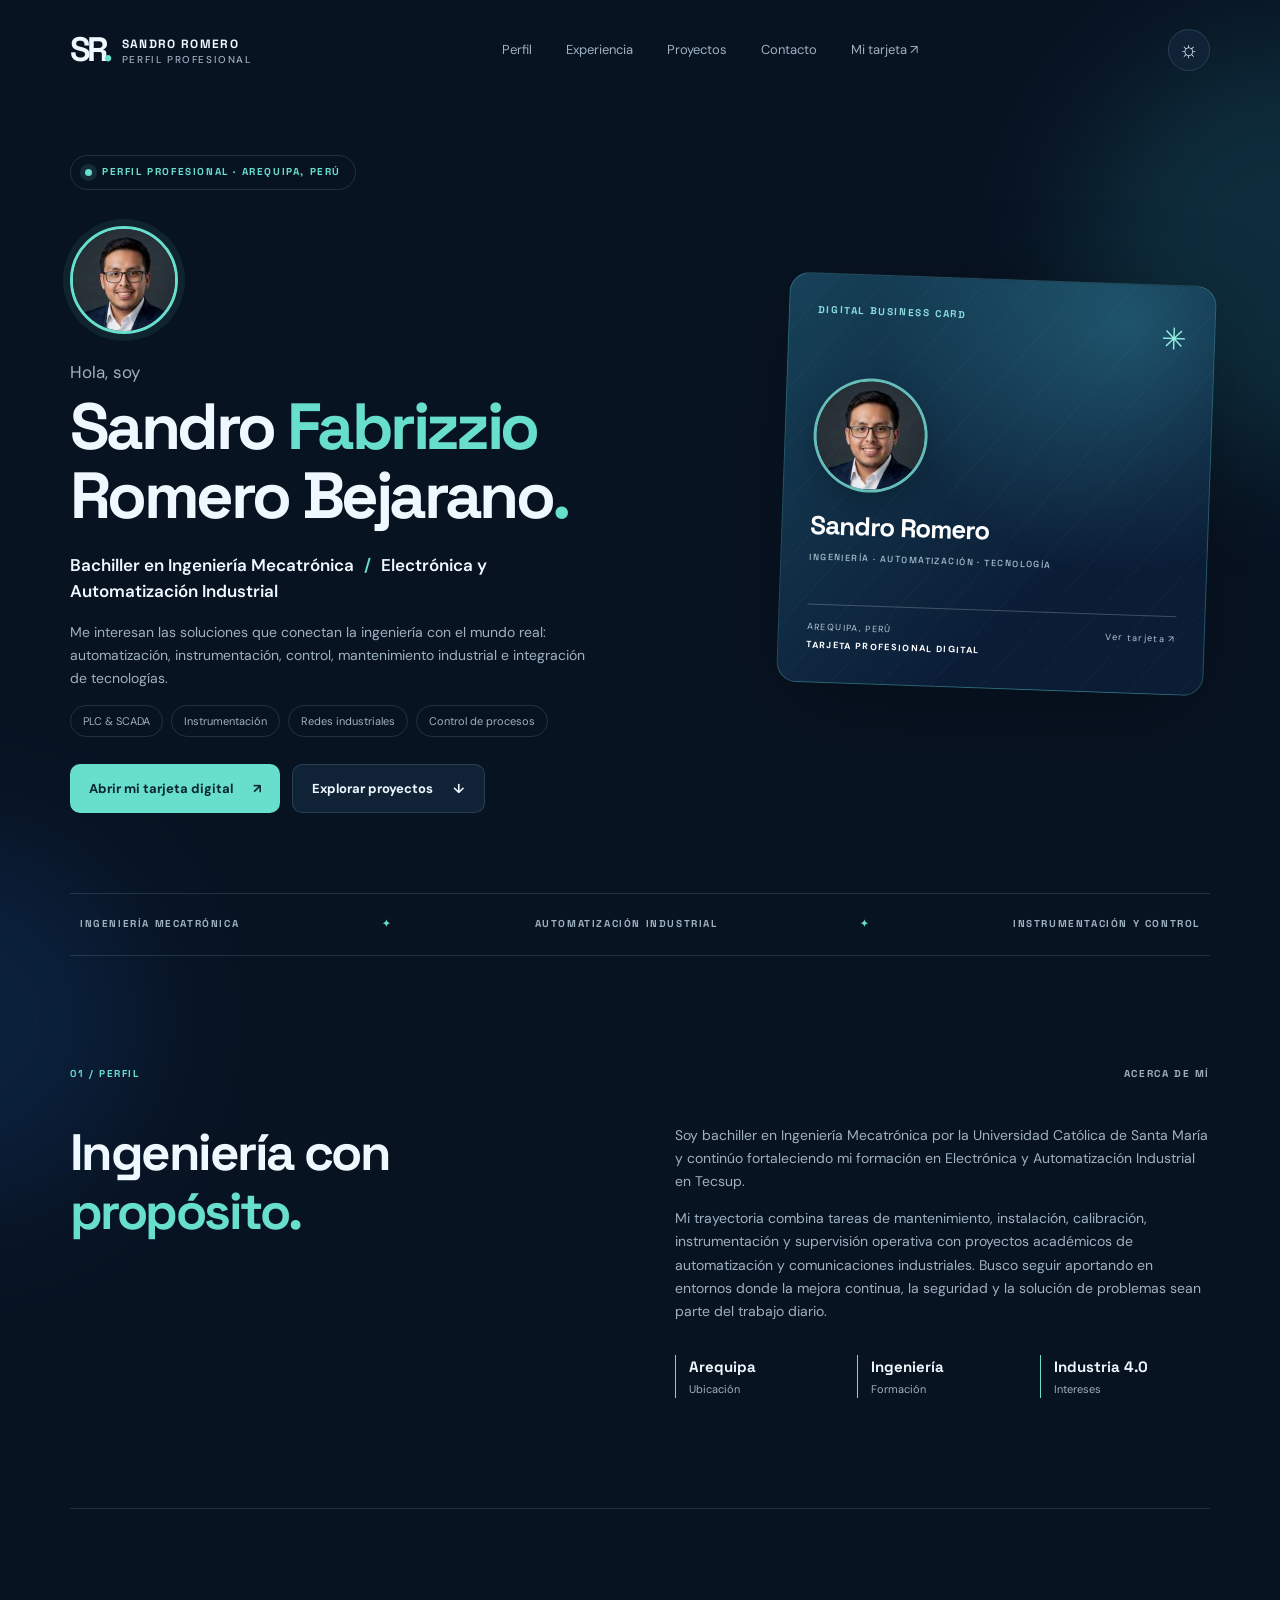
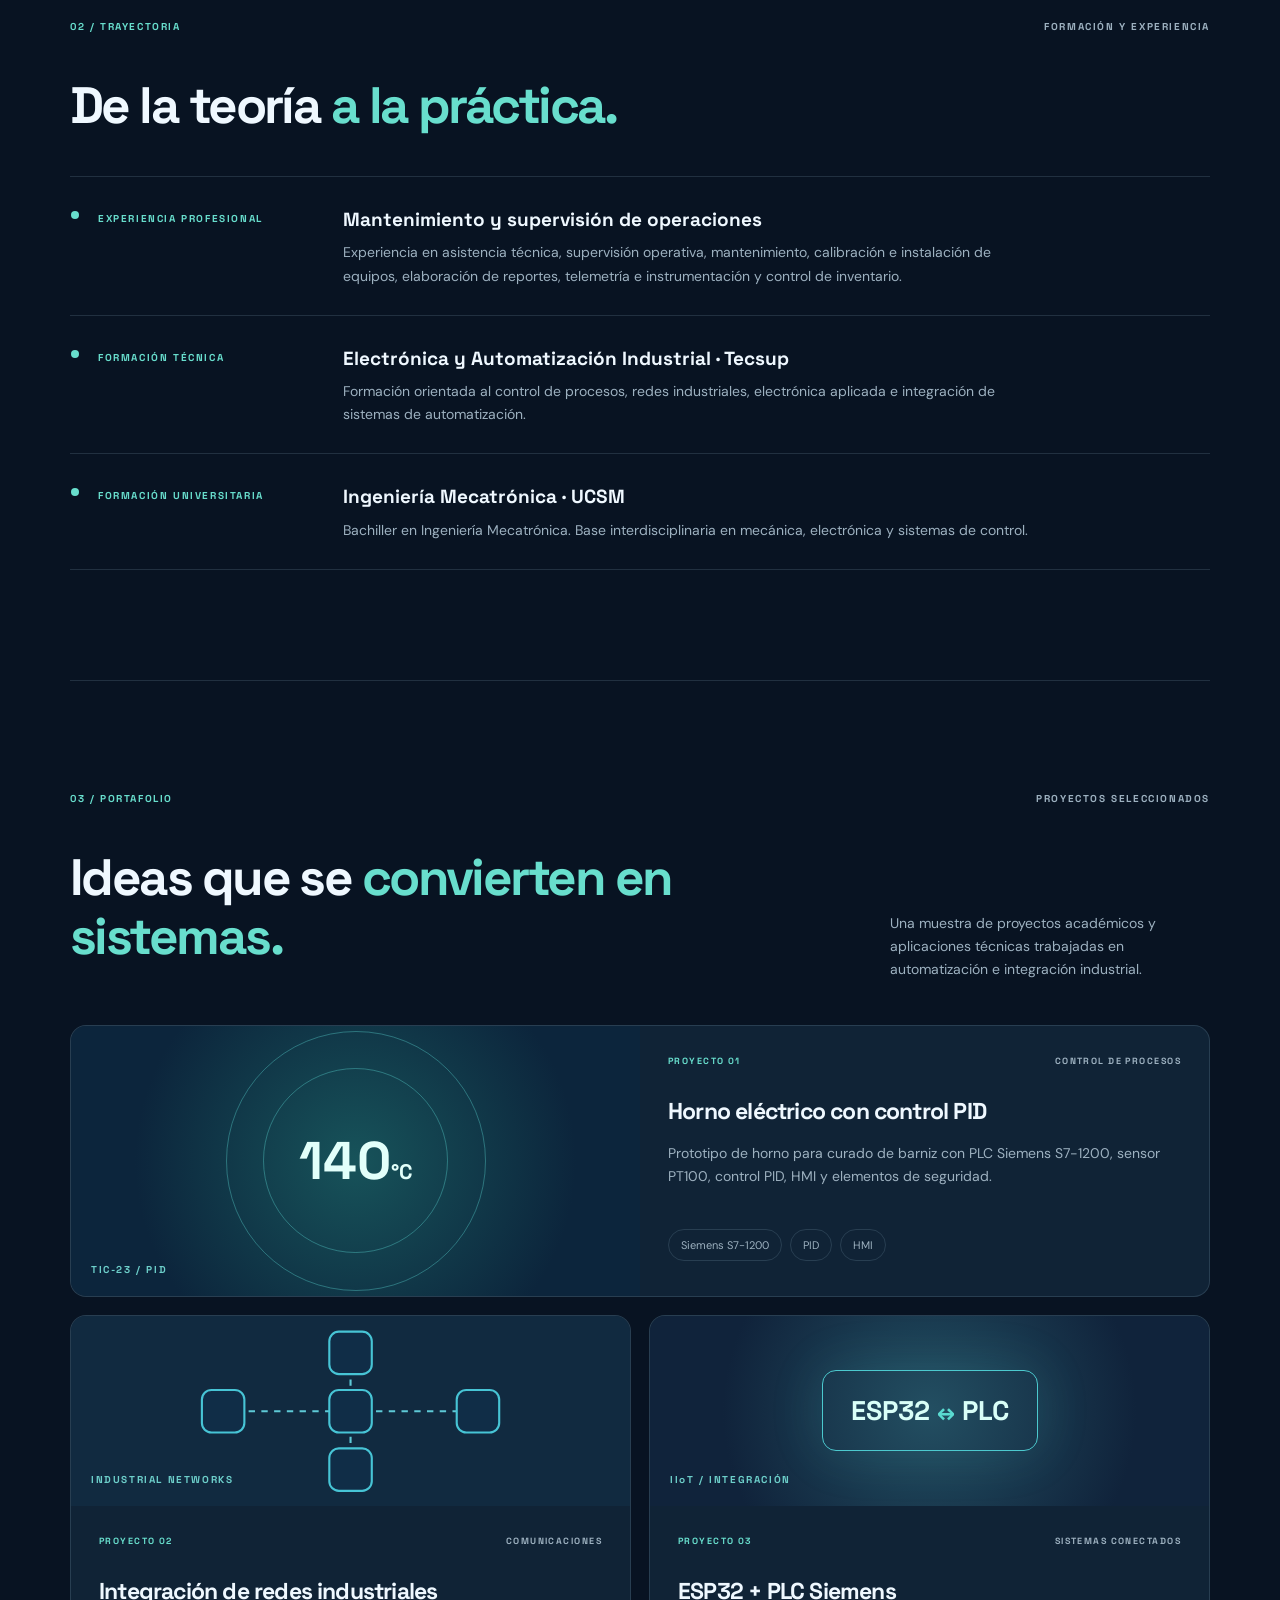
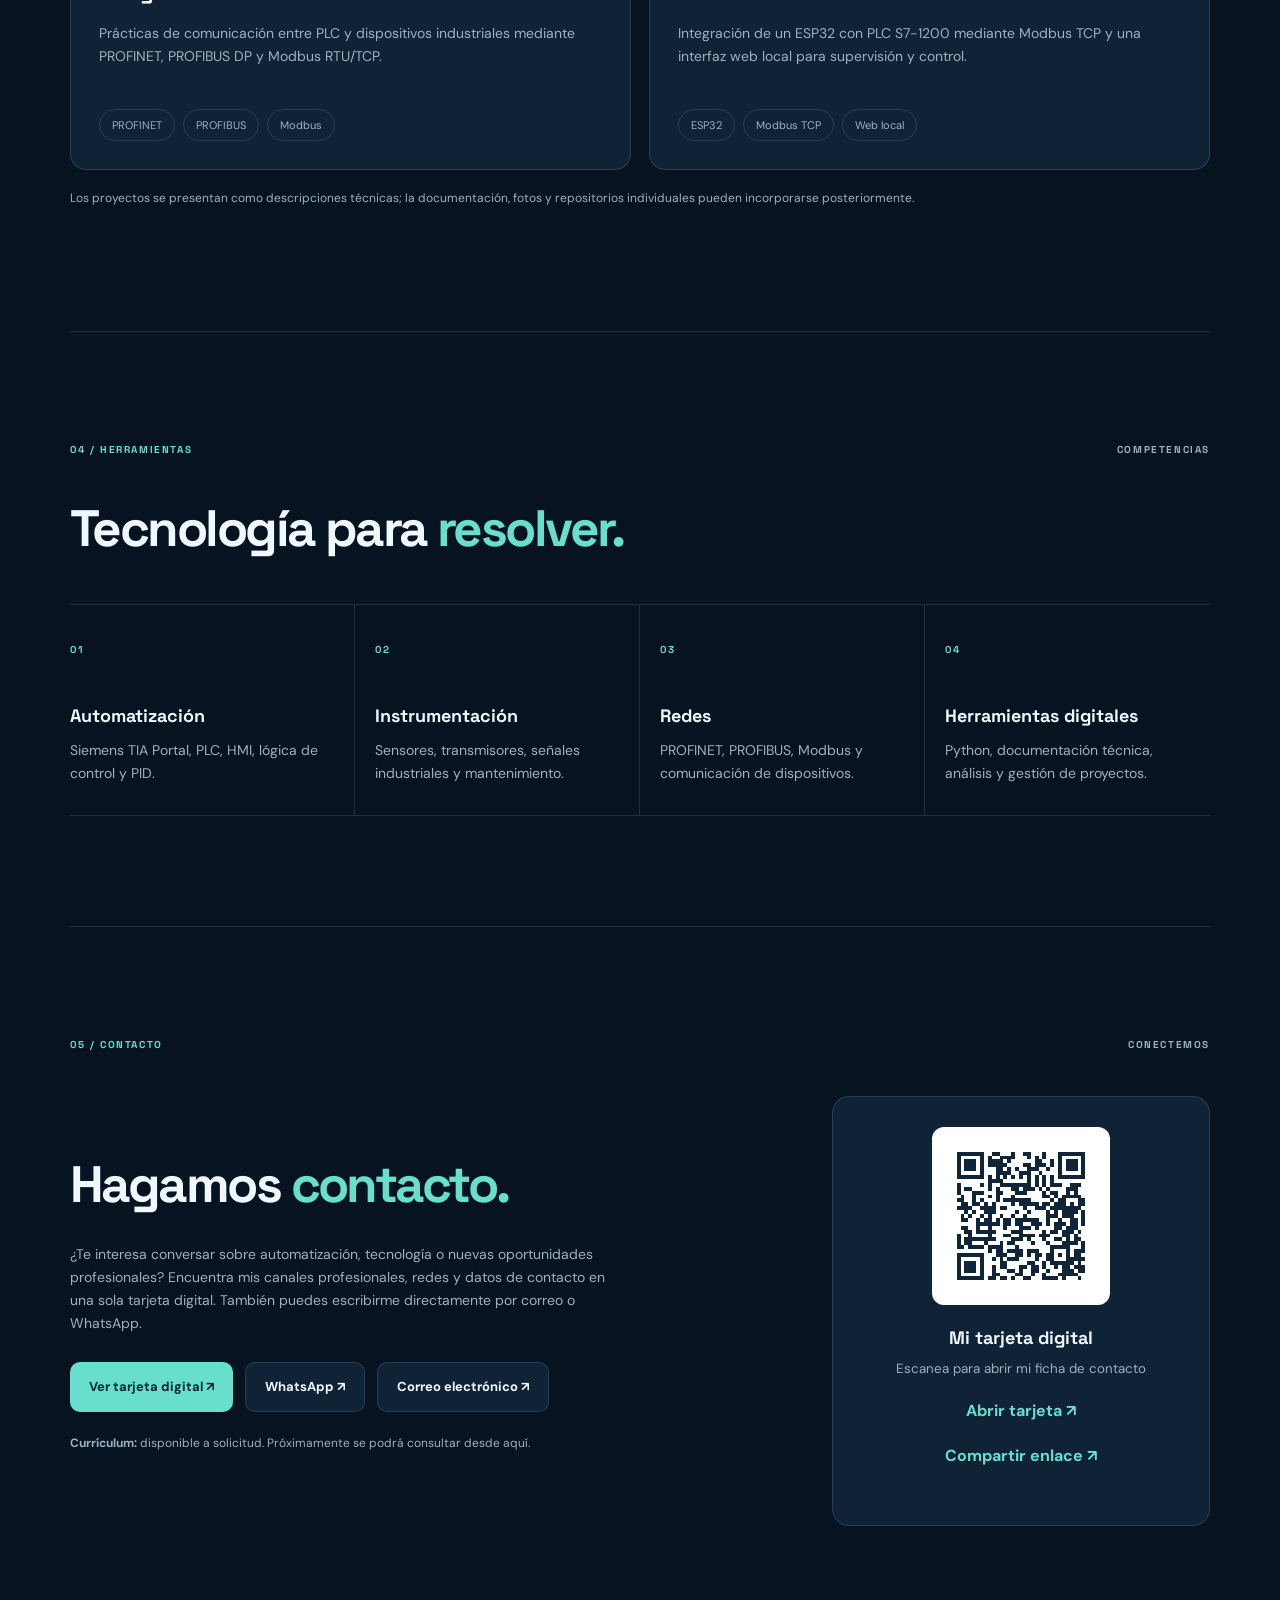
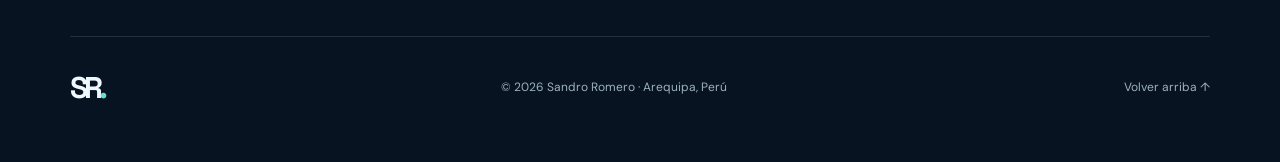
==== commit eb256e78: "Integrar tarjeta Linktree y reorganizar web: index.html" ====
--- a/index.html
+++ b/index.html
@@ -17,7 +17,7 @@
  <div class="ambient a1" aria-hidden="true"></div><div class="ambient a2" aria-hidden="true"></div>
  <header class="topbar wrap">
    <a class="brand" href="#inicio" aria-label="Ir al inicio"><span class="brandmark">SR<span>.</span></span><span class="brandtext">SANDRO ROMERO <small>PERFIL PROFESIONAL</small></span></a>
-   <nav class="nav" aria-label="Navegación principal"><a href="#perfil">Perfil</a><a href="#experiencia">Experiencia</a><a href="#proyectos">Proyectos</a><a href="#contacto">Contacto</a></nav>
+   <nav class="nav" aria-label="Navegación principal"><a href="#perfil">Perfil</a><a href="#experiencia">Experiencia</a><a href="#proyectos">Proyectos</a><a href="#contacto">Contacto</a><a class="nav-card-link" href="tarjeta/">Mi tarjeta ↗</a></nav>
    <button id="themeToggle" class="icon-btn" type="button" aria-label="Cambiar tema" title="Cambiar tema"><span id="themeIcon">☼</span></button>
  </header>
  <main id="inicio" class="wrap">
@@ -30,13 +30,13 @@
     <p class="hero-role">Bachiller en Ingeniería Mecatrónica <span class="slash">/</span> Electrónica y Automatización Industrial</p>
     <p class="hero-desc">Me interesan las soluciones que conectan la ingeniería con el mundo real: automatización, instrumentación, control, mantenimiento industrial e integración de tecnologías.</p>
     <div class="chips" aria-label="Áreas de especialidad"><span>PLC & SCADA</span><span>Instrumentación</span><span>Redes industriales</span><span>Control de procesos</span></div>
-    <div class="cta-group"><a class="btn primary" href="https://www.linkedin.com/in/sromerob15/" target="_blank" rel="noopener noreferrer">Conectar en LinkedIn <span aria-hidden="true">↗</span></a><a class="btn secondary" href="#proyectos">Explorar proyectos <span aria-hidden="true">↓</span></a></div>
+    <div class="cta-group"><a class="btn primary" href="tarjeta/">Abrir mi tarjeta digital <span aria-hidden="true">↗</span></a><a class="btn secondary" href="#proyectos">Explorar proyectos <span aria-hidden="true">↓</span></a></div>
    </div>
    <aside class="identity-card" aria-label="Tarjeta de contacto">
     <div class="card-top"><span class="micro-label">DIGITAL BUSINESS CARD</span><span class="corner-icon" aria-hidden="true">✳</span></div>
     <div class="card-middle"><div class="card-photo"><img src="foto-sandro.svg" width="160" height="160" alt="Fotografía de Sandro Romero" loading="lazy"></div><p>Sandro Romero</p><small>INGENIERÍA · AUTOMATIZACIÓN · TECNOLOGÍA</small></div>
     <div class="card-line"></div>
-    <div class="card-bottom"><span>AREQUIPA, PERÚ<br><strong>PORTAFOLIO PROFESIONAL</strong></span><span class="vertical-code">001 — SR</span></div>
+    <div class="card-bottom"><span>AREQUIPA, PERÚ<br><strong>TARJETA PROFESIONAL DIGITAL</strong></span><a href="tarjeta/" class="identity-cta">Ver tarjeta ↗</a></div>
    </aside>
   </section>
 
@@ -71,7 +71,7 @@
   </section>
   <section id="contacto" class="section contact-section reveal">
    <div class="section-label"><span>05 / CONTACTO</span><span>CONECTEMOS</span></div>
-   <div class="contact-layout"><div><h2>Hagamos <em>contacto.</em></h2><p>¿Te interesa conversar sobre automatización, tecnología o nuevas oportunidades profesionales? Puedes encontrarme en LinkedIn y explorar mi repositorio público.</p><div class="contact-buttons"><a class="btn primary" target="_blank" rel="noopener noreferrer" href="https://www.linkedin.com/in/sromerob15/">Visitar LinkedIn ↗</a><a class="btn secondary" target="_blank" rel="noopener noreferrer" href="https://github.com/lZenaku">Ver GitHub ↗</a></div><p class="cv-note"><strong>Currículum:</strong> disponible a solicitud. Próximamente se podrá consultar desde aquí.</p></div><div class="qr-panel"><img src="qr.svg" width="178" height="178" alt="Código QR que enlaza a esta tarjeta digital"><strong>Escanea y conecta</strong><small>Comparte esta tarjeta digital</small><button id="shareBtn" class="text-button" type="button">Compartir enlace ↗</button><span id="shareStatus" role="status" aria-live="polite"></span></div></div>
+   <div class="contact-layout"><div><h2>Hagamos <em>contacto.</em></h2><p>¿Te interesa conversar sobre automatización, tecnología o nuevas oportunidades profesionales? Encuentra mis canales profesionales, redes y datos de contacto en una sola tarjeta digital. También puedes escribirme directamente por correo o WhatsApp.</p><div class="contact-buttons"><a class="btn primary" href="tarjeta/">Ver tarjeta digital ↗</a><a class="btn secondary" href="https://wa.me/51975264576" target="_blank" rel="noopener noreferrer">WhatsApp ↗</a><a class="btn secondary" href="mailto:sromerob@aol.com">Correo electrónico ↗</a></div><p class="cv-note"><strong>Currículum:</strong> disponible a solicitud. Próximamente se podrá consultar desde aquí.</p></div><div class="qr-panel"><a href="tarjeta/" aria-label="Abrir mi tarjeta digital"><img src="qr.svg" width="178" height="178" alt="Código QR escaneable que abre la tarjeta tipo Linktree"></a><strong>Mi tarjeta digital</strong><small>Escanea para abrir mi ficha de contacto</small><a class="text-button" href="tarjeta/">Abrir tarjeta ↗</a><button id="shareBtn" class="text-button" type="button">Compartir enlace ↗</button><span id="shareStatus" role="status" aria-live="polite"></span></div></div>
   </section>
  </main>
  <footer class="footer wrap"><div class="footer-logo">SR<span>.</span></div><span>© <span id="year">2026</span> Sandro Romero · Arequipa, Perú</span><a href="#inicio">Volver arriba ↑</a></footer>
--- a/styles.css
+++ b/styles.css
@@ -7,4 +7,10 @@
 .strip{border-block:1px solid var(--line);padding:22px 10px;display:flex;justify-content:space-between;gap:20px;color:var(--muted)}.strip b{color:var(--accent)}.section{padding:110px 0;border-bottom:1px solid var(--line);scroll-margin-top:20px}.section-label{display:flex;justify-content:space-between;gap:20px;color:var(--accent);margin-bottom:42px}.section-label span+span{color:var(--muted)}h2{font-size:clamp(33px,4vw,53px);letter-spacing:-.05em;line-height:1.15;margin-bottom:28px;max-width:650px}h2 em{font-style:normal;color:var(--accent)}.two-col{display:grid;grid-template-columns:1fr 1fr;gap:70px}.copy p,.timeline-item p,.heading-line p,.project-card p,.skills p,.contact-section p{font-size:14px;color:var(--muted)}.facts{display:grid;grid-template-columns:repeat(3,1fr);gap:12px;margin-top:32px}.facts div{border-left:1px solid var(--accent);padding-left:13px}.facts strong,.facts span{display:block}.facts strong{font-family:'Space Grotesk',sans-serif;font-size:15px}.facts span{color:var(--muted);font-size:11px}
 .timeline{border-top:1px solid var(--line);margin-top:40px}.timeline-item{position:relative;display:grid;grid-template-columns:210px 1fr;gap:35px;padding:27px 0 27px 28px;border-bottom:1px solid var(--line)}.timeline-dot{position:absolute;width:8px;height:8px;left:1px;top:34px;background:var(--accent);border-radius:50%}.timeline-meta{color:var(--accent);padding-top:7px}.timeline-item h3{font-size:19px;margin-bottom:6px}.timeline-item p{margin-bottom:0;max-width:700px}.heading-line{display:flex;justify-content:space-between;align-items:end;gap:30px}.heading-line p{max-width:320px}.project-grid{display:grid;grid-template-columns:1fr 1fr;gap:18px;margin-top:30px}.project-card{background:var(--surface);border:1px solid var(--line);border-radius:16px;overflow:hidden;transition:transform .2s,border-color .2s}.project-card:hover{transform:translateY(-5px);border-color:rgba(104,222,205,.55)}.project-card.featured{grid-column:span 2;display:grid;grid-template-columns:1fr 1fr}.project-art{height:190px;display:flex;align-items:center;justify-content:center;position:relative;overflow:hidden;background:#112a40;color:#5ec9d6}.project-card.featured .project-art{height:100%;min-height:270px}.art-oven{background:radial-gradient(circle at center,#17535a,#0c253c 70%)}.art-ring{position:absolute;display:block;border-radius:50%;border:1px solid rgba(98,228,223,.35)}.r1{width:185px;height:185px}.r2{width:260px;height:260px}.art-center{font:700 53px 'Space Grotesk',sans-serif;color:#e2fffa}.art-center span{font-size:21px}.art-corner{position:absolute;bottom:17px;left:20px;color:#6dcfca}.art-network svg{width:90%;height:95%}.art-iot{background:radial-gradient(circle,#234f62,#10233b 70%)}.iot-box{border:1px solid #4cc9ce;border-radius:14px;padding:22px 28px;color:#d9fff8;font:700 27px 'Space Grotesk',sans-serif;box-shadow:0 0 55px rgba(75,207,210,.13)}.iot-box small{color:#5adad0}.project-content{padding:28px}.project-no{display:flex;justify-content:space-between;gap:12px;color:var(--accent);font-size:9px}.project-no span{color:var(--muted)}.project-content h3{font-size:23px;letter-spacing:-.035em;margin:24px 0 11px}.project-content p{min-height:65px}.tag-row{margin-top:22px}.portfolio-note{color:var(--muted);font-size:12px;margin-top:19px}.skills{display:grid;grid-template-columns:repeat(4,1fr);border-top:1px solid var(--line);border-bottom:1px solid var(--line);margin-top:45px}.skills>div{padding:30px 20px;border-right:1px solid var(--line)}.skills>div:first-child{padding-left:0}.skills>div:last-child{border-right:0}.skill-index{color:var(--accent)}.skills h3{font-size:18px;margin:40px 0 8px}.skills p{margin:0}
 .contact-section{border-bottom:0}.contact-layout{display:grid;grid-template-columns:1.3fr .7fr;gap:60px;align-items:center}.contact-layout>div:first-child>p{max-width:540px}.cv-note{font-size:12px!important;margin-top:22px}.qr-panel{background:var(--surface);border:1px solid var(--line);border-radius:17px;display:flex;flex-direction:column;align-items:center;text-align:center;padding:30px;gap:9px}.qr-panel img{background:#fff;padding:9px;border-radius:12px;max-width:100%;height:auto}.qr-panel strong{font:700 18px 'Space Grotesk',sans-serif;margin-top:4px}.qr-panel small{color:var(--muted)}.text-button{margin-top:9px;border:0;background:transparent;color:var(--accent);font-weight:700}#shareStatus{font-size:11px;color:var(--muted);min-height:15px}.footer{border-top:1px solid var(--line);padding:26px 0 50px;display:flex;justify-content:space-between;align-items:center;gap:20px;font-size:12px;color:var(--muted)}.footer-logo{color:var(--text);font-size:30px}
-.reveal{opacity:0;transform:translateY(18px);transition:opacity .65s,transform .65s}.reveal.visible{opacity:1;transform:translateY(0)}@media(prefers-reduced-motion:reduce){*,*:before,*:after{scroll-behavior:auto!important;transition:none!important;animation:none!important}.reveal{opacity:1;transform:none}}@media(max-width:850px){.nav{display:none}.hero{grid-template-columns:1fr;gap:35px;padding-top:20px}.identity-card{max-width:550px;width:100%;min-height:360px;transform:rotate(0deg)}.two-col,.contact-layout{grid-template-columns:1fr;gap:20px}.skills{grid-template-columns:repeat(2,1fr)}.skills>div:nth-child(2){border-right:0}.skills>div:nth-child(-n+2){border-bottom:1px solid var(--line)}.heading-line{align-items:start;flex-direction:column}.heading-line p{max-width:600px}}@media(max-width:560px){.wrap{width:min(100% - 32px,1140px)}.topbar{height:76px}.brandtext{font-size:10px}.hero{padding-bottom:60px;min-height:0}.hero h1{font-size:clamp(40px,9.2vw,58px)}.hero-role{font-size:15px}.identity-card{min-height:310px}.card-monogram{font-size:85px}.strip{flex-wrap:wrap;justify-content:center;text-align:center;font-size:9px}.section{padding:70px 0}.section-label{margin-bottom:25px}.facts{grid-template-columns:1fr 1fr}.timeline-item{grid-template-columns:1fr;gap:4px}.project-grid{grid-template-columns:1fr}.project-card.featured{grid-column:auto;display:block}.project-card.featured .project-art{min-height:190px;height:190px}.project-content h3{font-size:20px}.skills{grid-template-columns:1fr}.skills>div{border-right:0;border-bottom:1px solid var(--line);padding:22px 0}.skills>div:last-child{border-bottom:0}.skills h3{margin-top:12px}.contact-layout{gap:24px}.footer{flex-wrap:wrap}.btn{width:100%}.cta-group,.contact-buttons{flex-direction:column}}+.reveal{opacity:0;transform:translateY(18px);transition:opacity .65s,transform .65s}.reveal.visible{opacity:1;transform:translateY(0)}@media(prefers-reduced-motion:reduce){*,*:before,*:after{scroll-behavior:auto!important;transition:none!important;animation:none!important}.reveal{opacity:1;transform:none}}@media(max-width:850px){.nav{display:none}.hero{grid-template-columns:1fr;gap:35px;padding-top:20px}.identity-card{max-width:550px;width:100%;min-height:360px;transform:rotate(0deg)}.two-col,.contact-layout{grid-template-columns:1fr;gap:20px}.skills{grid-template-columns:repeat(2,1fr)}.skills>div:nth-child(2){border-right:0}.skills>div:nth-child(-n+2){border-bottom:1px solid var(--line)}.heading-line{align-items:start;flex-direction:column}.heading-line p{max-width:600px}}@media(max-width:560px){.wrap{width:min(100% - 32px,1140px)}.topbar{height:76px}.brandtext{font-size:10px}.hero{padding-bottom:60px;min-height:0}.hero h1{font-size:clamp(40px,9.2vw,58px)}.hero-role{font-size:15px}.identity-card{min-height:310px}.card-monogram{font-size:85px}.strip{flex-wrap:wrap;justify-content:center;text-align:center;font-size:9px}.section{padding:70px 0}.section-label{margin-bottom:25px}.facts{grid-template-columns:1fr 1fr}.timeline-item{grid-template-columns:1fr;gap:4px}.project-grid{grid-template-columns:1fr}.project-card.featured{grid-column:auto;display:block}.project-card.featured .project-art{min-height:190px;height:190px}.project-content h3{font-size:20px}.skills{grid-template-columns:1fr}.skills>div{border-right:0;border-bottom:1px solid var(--line);padding:22px 0}.skills>div:last-child{border-bottom:0}.skills h3{margin-top:12px}.contact-layout{gap:24px}.footer{flex-wrap:wrap}.btn{width:100%}.cta-group,.contact-buttons{flex-direction:column}}
+/* Fotografía profesional */
+.photo-avatar{width:108px;height:108px;border-radius:50%;overflow:hidden;border:3px solid var(--accent);box-shadow:0 0 0 7px rgba(104,222,205,.08);background:var(--surface);margin-top:36px;letter-spacing:normal}
+.photo-avatar img,.card-photo img{display:block;width:100%;height:100%;object-fit:cover}
+.card-photo{width:114px;height:114px;border-radius:50%;overflow:hidden;border:3px solid rgba(126,228,217,.8);box-shadow:0 12px 35px rgba(0,0,0,.22);background:#0a2236}
+.card-middle{padding-top:12px}
+.card-middle p{margin-top:17px}
